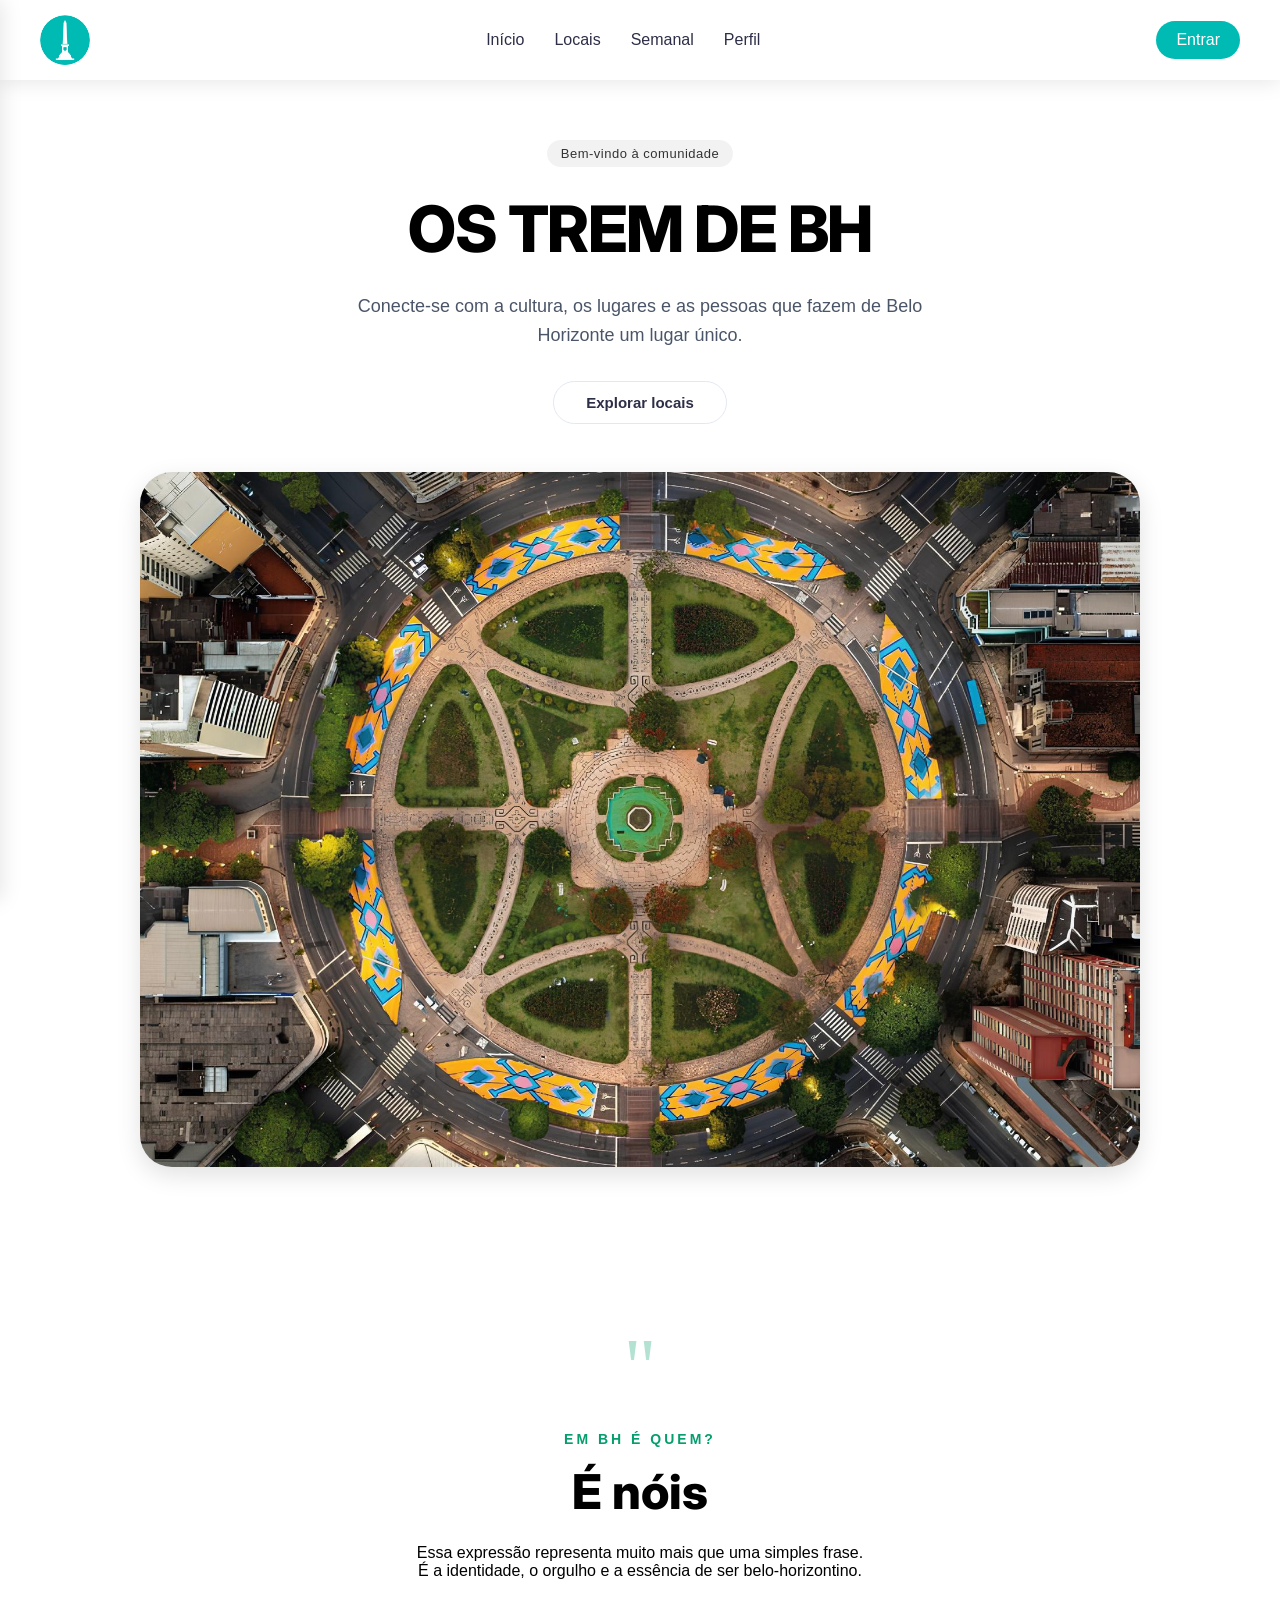
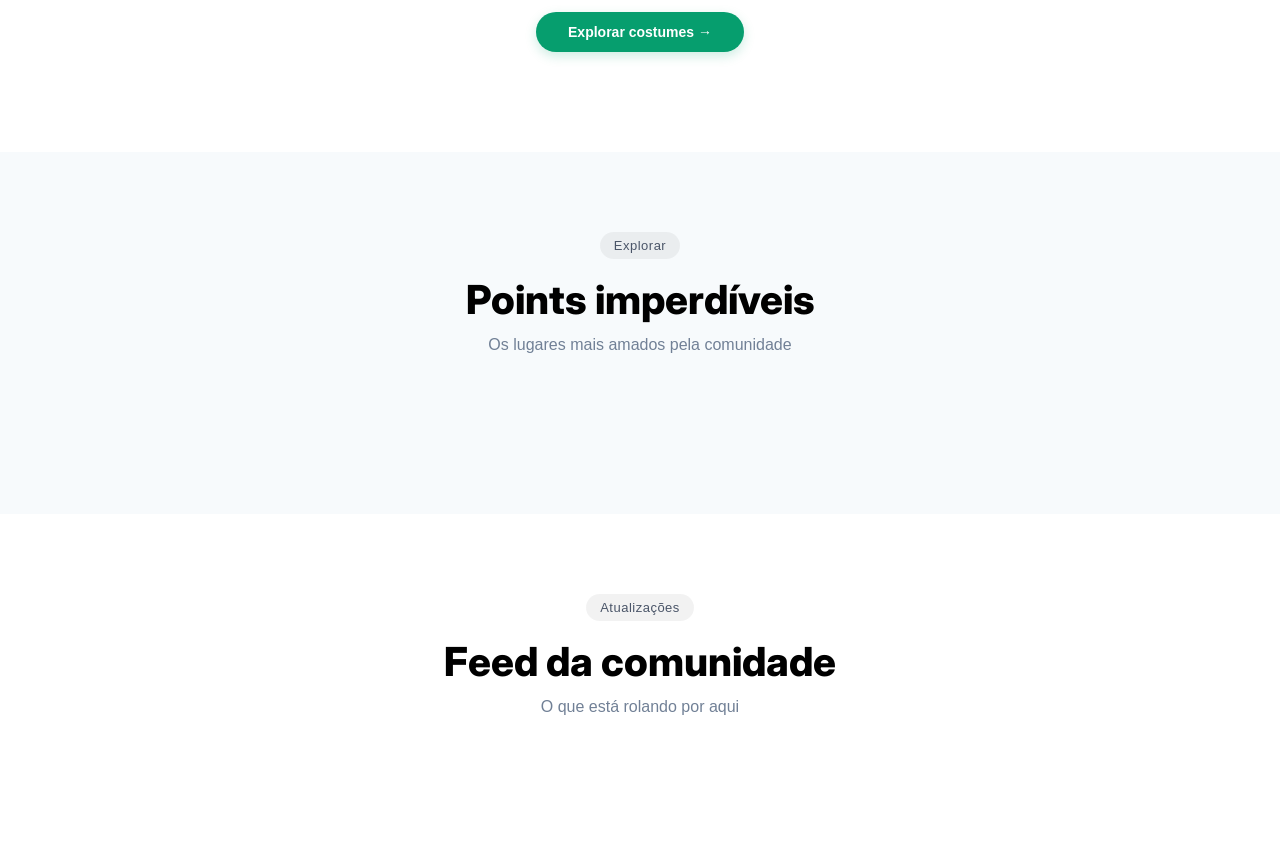
==== Backend/TremBomApi/wwwroot/index.html @ 95d3ff62 "Merge pull request #1 from MiguelQrz/main Melhorias e novas telas, integração do HTML ao C# e início" ====
<!DOCTYPE html>
<html lang="pt-br">
<head>
  <meta charset="UTF-8">
  <meta name="viewport" content="width=device-width, initial-scale=1.0">
  <title>Os Trem de BH</title>
  <link rel="apple-touch-icon" sizes="180x180" href="img/apple-touch-icon.png">
  <link rel="icon" type="image/png" sizes="32x32" href="img/favicon-32x32.png">
  <link rel="icon" type="image/png" sizes="16x16" href="img/favicon-16x16.png">
  <link rel="manifest" href="img/site.webmanifest">
  <link rel="stylesheet" href="css/Navbar.css">
  <link rel="stylesheet" href="css/estilopage.css">
  <link href="https://fonts.googleapis.com/css2?family=Inter:wght@300;400;500;600;700;800&display=swap" rel="stylesheet">
</head>
<body>
  <!-- NAVBAR -->
  <header class="navbar">
    <div class="logo"><img src="img/android-chrome-192x192.png" alt="OS TREM DE BH - Logo"></div>
    <nav class="nav-links">
      <a href="/index">Início</a>
      <a href="page/locais.html">Locais</a>
      <a href="page/semanal.html">Semanal</a>
      <a href="page/login.html" id="linkPerfil">Perfil</a>
    </nav>
    <div class="nav-actions">
      <button class="btn-login" id="btnLoginHeader">Entrar</button>
      <script src="script/router.js"></script>
      <!-- <button class="btn-perfil" id="btnPerfilHeader" style="display: none;">👤 Perfil</button> -->
      <div class="menu-btn" onclick="toggleMenu()">☰</div>
    </div>
  </header>

  <!-- SIDEBAR -->
  <div class="sidebar" id="sidebar">
    <div class="sidebar-header">
      <div class="close-btn" onclick="toggleMenu()">✕</div>
      <div class="sidebar-logo">OS TREM DE BH</div>
    </div>
    <nav class="sidebar-nav">
      <a href="index.html">Início</a>
      <a href="page/locais.html">Locais</a>
      <a href="page/semanal.html">Semanal</a>
      <a href="page/login.html" id="sidebarLinkPerfil">Perfil</a>
    </nav>
    <div class="sidebar-footer">
      <button class="btn-logout" id="btnLogoutSidebar" style="display: none;">Sair</button>
    </div>
  </div>

  <!-- OVERLAY -->
  <div class="overlay" id="overlay" onclick="toggleMenu()"></div>

  <!-- CONTEÚDO PRINCIPAL -->
  <main class="Conteudo">
    <!-- Hero Section -->
    <section class="Sessao01">
      <div class="hero-content">
        <span class="hero-badge">Bem-vindo à comunidade</span>
        <h1 class="Titulo">OS TREM DE BH</h1>
        <p class="hero-description">Conecte-se com a cultura, os lugares e as pessoas que fazem de Belo Horizonte um lugar único.</p>
        <div class="hero-buttons">
          <button class="btn-secondary" id="btnExplorarLocais">Explorar locais</button>
        </div>
      </div>
      <div class="hero-image">
        <img src="img/ImagemCentroPage.jpg" alt="Belo Horizonte">
      </div>
    </section>

    <!-- Quote Section -->
    <section class="Sessao02">
      <div class="quote-container">
        <div class="quote-icon">"</div>
        <p class="SubTitulo">EM BH É QUEM?</p>
        <h2 class="Frase">É nóis</h2>
        <p class="Descricao">
          Essa expressão representa muito mais que uma simples frase.<br>
          É a identidade, o orgulho e a essência de ser belo-horizontino.
        </p>
        <button class="BotaoExplorar" id="btnExplorarCostumes">Explorar costumes →</button>
      </div>
    </section>

    <!-- POINTS SECTION - CARROSSEL -->
    <section class="Sessao03">
      <div class="section-header">
        <span class="section-badge">Explorar</span>
        <h2>Points imperdíveis</h2>
        <p>Os lugares mais amados pela comunidade</p>
      </div>

      <div class="Carrossel" id="carrossel-locais">
        <!-- Os cards serão inseridos aqui via JavaScript -->
      </div>
    </section>

    <!-- FEED SECTION - COMUNIDADE -->
    <section class="Sessao04">
      <div class="section-header">
        <span class="section-badge">Atualizações</span>
        <h2>Feed da comunidade</h2>
        <p>O que está rolando por aqui</p>
      </div>
      
      <div class="feed-grid" id="feed-container">
        <!-- Os posts serão inseridos aqui via JavaScript -->
      </div>
    </section>
  </main>

</body>
</html>
---- Backend/TremBomApi/wwwroot/css/Navbar.css ----
/* RESET */
* {
    margin: 0;
    padding: 0;
    box-sizing: border-box;
}

/* VARIÁVEIS DE CORES */
:root {
    --primary-green: #069E6E;
    --primary-blue: #3E7996;
    --primary-dark: #2D2E47;
    --primary-teal: #00BAB4;
    --primary-dark-blue: #2F6C82;
    --white-alpha: rgba(255, 255, 255, 0.85);
    --white-alpha-hover: rgba(255, 255, 255, 0.95);
    --shadow-color: rgba(0, 0, 0, 0.1);
}

/* BODY */
body {
    padding-top: 80px;
    font-family: 'Segoe UI', Tahoma, Geneva, Verdana, sans-serif;
    min-height: 100vh;
    position: relative;
}

/* Adiciona um overlay sutil para melhor legibilidade */
body::before {
    content: '';
    position: fixed;
    top: 0;
    left: 0;
    width: 100%;
    height: 100%;
    background: radial-gradient(circle at 20% 50%, rgba(255,255,255,0.1) 0%, transparent 50%);
    pointer-events: none;
    z-index: 0;
}

/* NAVBAR */
.navbar {
  position: fixed;
  top: 0;
  left: 0;
  width: 100%;
  height: 80px;
  background: rgba(255, 255, 255, 0.95);
  backdrop-filter: blur(10px);
  box-shadow: 0 2px 20px rgba(0, 0, 0, 0.1);
  display: flex;
  align-items: center;
  justify-content: space-between;
  padding: 0 40px;
  z-index: 1000;
  transition: all 0.3s ease;
}

.btn-login {
  background: var(--primary-teal);
  border: none;
  color: white;
  font-size: 16px;
  font-weight: 500;
  transition: all 0.3s ease;
  padding: 10px 20px;
  border-radius: 30px;
  cursor: pointer;
}
.btn-login:hover  {
  background: var(--primary-dark-blue);
  box-shadow: 0 4px 15px rgba(0, 0, 0, 0.2);
}

.logo:hover  {
  transform: scale(1.05);
}

/* MENU DESKTOP */
.nav-links {
  display: flex;
  gap: 30px;
}

.nav-links a {
  text-decoration: none;
  color: #2D2E47;
  font-size: 16px;
  font-weight: 500;
  transition: all 0.3s ease;
  position: relative;
  padding: 5px 0;
}

.nav-links a::after {
  content: '';
  position: absolute;
  bottom: 0;
  left: 0;
  width: 0;
  height: 2px;
  background: linear-gradient(90deg, #069E6E, #00BAB4);
  transition: width 0.3s ease;
}

.nav-links a:hover {
  color: #069E6E;
}

.nav-links a:hover::after {
  width: 100%;
}

/* BOTÃO MENU */
.menu-btn {
  font-size: 28px;
  cursor: pointer;
  display: none;
  background: linear-gradient(135deg, #069E6E 0%, #00BAB4 100%);
  -webkit-background-clip: text;
  background-clip: text;
  color: transparent;
  transition: transform 0.3s ease;
}

.menu-btn:hover {
  transform: scale(1.1);
}

/* SIDEBAR */
.sidebar {
  position: fixed;
  top: 0;
  left: -300px;
  width: 300px;
  height: 100%;
  background: rgba(255, 255, 255, 0.98);
  backdrop-filter: blur(10px);
  box-shadow: 2px 0 20px rgba(0, 0, 0, 0.1);
  padding: 30px 25px;
  transition: left 0.3s cubic-bezier(0.68, -0.55, 0.265, 1.55);
  z-index: 1100;
}

.sidebar.active {
  left: 0;
}

.sidebar .close-btn {
  cursor: pointer;
  font-size: 24px;
  margin-bottom: 40px;
  display: inline-block;
  background: linear-gradient(135deg, #069E6E 0%, #00BAB4 100%);
  -webkit-background-clip: text;
  background-clip: text;
  color: transparent;
  transition: transform 0.3s ease;
  font-weight: bold;
}

.sidebar .close-btn:hover {
  transform: rotate(90deg);
}

.sidebar a {
  display: block;
  margin: 20px 0;
  text-decoration: none;
  color: #2D2E47;
  font-size: 16px;
  font-weight: 500;
  transition: all 0.3s ease;
  padding: 10px 0;
  border-bottom: 1px solid rgba(6, 158, 110, 0.1);
  position: relative;
}

.sidebar a::before {
  content: '';
  position: absolute;
  left: 0;
  bottom: -1px;
  width: 0;
  height: 2px;
  background: linear-gradient(90deg, #069E6E, #00BAB4);
  transition: width 0.3s ease;
}

.sidebar a:hover {
  color: #069E6E;
  transform: translateX(10px);
  border-bottom-color: transparent;
}

.sidebar a:hover::before {
  width: 100%;
}

/* OVERLAY PARA SIDEBAR */
.overlay {
  position: fixed;
  top: 0;
  left: 0;
  width: 100%;
  height: 100%;
  background: rgba(0, 0, 0, 0.5);
  backdrop-filter: blur(2px);
  z-index: 1050;
  display: none;
  opacity: 0;
  transition: opacity 0.3s ease;
}

.overlay.active {
  display: block;
  opacity: 1;
}

/* CONTEÚDO PRINCIPAL */
.main-content {
  max-width: 1200px;
  margin: 0 auto;
  padding: 40px 20px;
  animation: fadeInUp 0.6s ease;
}

@keyframes fadeInUp {
  from {
    opacity: 0;
    transform: translateY(30px);
  }
  to {
    opacity: 1;
    transform: translateY(0);
  }
}

/* CARDS EXEMPLO PARA CONTEÚDO */
.card {
  background: white;
  border-radius: 20px;
  padding: 30px;
  margin-bottom: 30px;
  box-shadow: 0 10px 30px rgba(0, 0, 0, 0.1);
  transition: transform 0.3s ease, box-shadow 0.3s ease;
}

.card:hover {
  transform: translateY(-5px);
  box-shadow: 0 20px 40px rgba(0, 0, 0, 0.15);
}

.card h2 {
  background: linear-gradient(135deg, #069E6E 0%, #00BAB4 100%);
  -webkit-background-clip: text;
  background-clip: text;
  color: transparent;
  margin-bottom: 15px;
  font-size: 24px;
}

.card p {
  color: #2D2E47;
  line-height: 1.6;
  opacity: 0.8;
}

/* RESPONSIVO */
@media (max-width: 768px) {
  .navbar {
    padding: 0 20px;
  }

  .nav-links {
    display: none;
  }

  .menu-btn {
    display: block;
  }

  .logo {
    font-size: 20px;
  }

  .main-content {
    padding: 20px 15px;
  }

  .card {
    padding: 20px;
    margin-bottom: 20px;
  }

  .card h2 {
    font-size: 20px;
  }
}

@media (max-width: 480px) {
  body {
    padding-top: 70px;
  }

  .navbar {
    height: 70px;
  }

  .sidebar {
    width: 280px;
    left: -280px;
  }
}
---- Backend/TremBomApi/wwwroot/css/estilopage.css ----
/* VARIÁVEIS DE CORES */
:root {
    --primary-green: #069E6E;
    --primary-blue: #3E7996;
    --primary-dark: #2D2E47;
    --primary-teal: #00BAB4;
    --primary-dark-blue: #2F6C82;
    --white-alpha: rgba(255, 255, 255, 0.92);
    --white-alpha-hover: rgba(255, 255, 255, 0.98);
    --shadow-sm: 0 2px 8px rgba(0, 0, 0, 0.04);
    --shadow-md: 0 4px 12px rgba(0, 0, 0, 0.08);
    --shadow-lg: 0 8px 24px rgba(0, 0, 0, 0.12);
}

/* CONTEÚDO PRINCIPAL - OCUPA A PÁGINA INTEIRA */
.Conteudo {
    width: 100%;
    margin: 0;
    padding: 0;
    display: flex;
    flex-direction: column;
    gap: 0;
    position: relative;
    z-index: 1;
}

/* SESSÃO 01 - HERO COM FOTO CENTRALIZADA */
.Sessao01 {
    width: 100%;
    min-height: calc(100vh - 80px);
    display: flex;
    flex-direction: column;
    align-items: center;
    justify-content: center;
    gap: 48px;
    background: var(--white-alpha);
    padding: 60px 24px;
}

.logo {
    display: flex;      
    align-items: center; 
}

.logo img {
    border-radius: 50%; 
    width: 50px;
    height: 50px;
    object-fit: cover;
}

.hero-content {
    text-align: center;
    max-width: 800px;
    margin: 0 auto;
}

.hero-badge {
    display: inline-block;
    padding: 6px 14px;
    background: rgba(0, 0, 0, 0.05);
    color: #333;
    border-radius: 100px;
    font-size: 13px;
    font-weight: 500;
    margin-bottom: 24px;
    letter-spacing: 0.5px;
}

.Titulo {
    font-size: 64px;
    font-weight: 800;
    color: #000000;
    letter-spacing: -1.5px;
    margin-bottom: 24px;
    line-height: 1.2;
    font-family: 'Inter', 'Segoe UI', sans-serif;
}

.hero-description {
    font-size: 18px;
    color: #4a5568;
    line-height: 1.6;
    margin-bottom: 32px;
    max-width: 600px;
    margin-left: auto;
    margin-right: auto;
}

.hero-buttons {
    display: flex;
    gap: 16px;
    justify-content: center;
}

.btn-primary, .btn-secondary {
    padding: 12px 32px;
    border-radius: 100px;
    font-weight: 600;
    font-size: 15px;
    transition: all 0.3s ease;
    cursor: pointer;
    border: none;
}

.btn-primary {
    background: var(--primary-green);
    color: white;
    box-shadow: 0 4px 12px rgba(6, 158, 110, 0.2);
}

.btn-primary:hover {
    transform: translateY(-2px);
    background: #058a5f;
    box-shadow: 0 6px 20px rgba(6, 158, 110, 0.3);
}

.btn-secondary {
    background: transparent;
    color: #2D2E47;
    border: 1px solid #e2e8f0;
}

.btn-secondary:hover {
    background: rgba(0, 0, 0, 0.02);
    border-color: #cbd5e0;
    transform: translateY(-2px);
}

.hero-image {
    width: 100%;
    max-width: 1000px;
    margin: 0 auto;
    border-radius: 32px;
    overflow: hidden;
    box-shadow: var(--shadow-lg);
}

.hero-image img {
    width: 100%;
    height: auto;
    display: block;
    transition: transform 0.5s ease;
}

.hero-image img:hover {
    transform: scale(1.02);
}

/* SESSÃO 02 - QUOTE */
.Sessao02 {
    width: 100%;
    text-align: center;
    background: white;
    padding: 100px 24px;
}

.quote-container {
    max-width: 800px;
    margin: 0 auto;
}

.quote-icon {
    font-size: 80px;
    color: var(--primary-green);
    opacity: 0.3;
    font-family: Georgia, serif;
    line-height: 1;
    margin-bottom: 24px;
}

.SubTitulo {
    font-size: 14px;
    letter-spacing: 3px;
    text-transform: uppercase;
    color: var(--primary-green);
    font-weight: 600;
    margin-bottom: 16px;
}

.Frase {
    font-size: 48px;
    font-weight: 800;
    color: #000000;
    line-height: 1.2;
    margin-bottom: 24px;
    font-family: 'Inter', 'Segoe UI', sans-serif;
}

.Sessao02 .Descricao {
    background: transparent;
    padding: 0;
    margin-bottom: 32px;
}

.Sessao02 .Descricao p {
    font-size: 18px;
    color: #4a5568;
    line-height: 1.6;
}

.BotaoExplorar {
    padding: 12px 32px;
    font-size: 14px;
    font-weight: 600;
    border: none;
    border-radius: 100px;
    background: var(--primary-green);
    color: white;
    cursor: pointer;
    transition: all 0.3s ease;
    box-shadow: 0 4px 12px rgba(6, 158, 110, 0.2);
}

.BotaoExplorar:hover {
    transform: translateY(-2px);
    background: #058a5f;
    box-shadow: 0 6px 20px rgba(6, 158, 110, 0.3);
}

/* SESSÃO 03 - POINTS */
.Sessao03 {
    width: 100%;
    background: #f7fafc;
    padding: 80px 24px;
}

.section-header {
    text-align: center;
    margin-bottom: 48px;
}

.section-badge {
    display: inline-block;
    padding: 6px 14px;
    background: rgba(0, 0, 0, 0.05);
    color: #4a5568;
    border-radius: 100px;
    font-size: 13px;
    font-weight: 500;
    margin-bottom: 16px;
    letter-spacing: 0.5px;
}

.section-header h2 {
    font-size: 40px;
    font-weight: 800;
    color: #000000;
    margin-bottom: 12px;
    font-family: 'Inter', 'Segoe UI', sans-serif;
}

.section-header p {
    font-size: 16px;
    color: #718096;
}

/* CARROSSEL */
.Carrossel {
    max-width: 1200px;
    margin: 0 auto;
    display: flex;
    gap: 24px;
    overflow-x: auto;
    padding: 8px 4px 24px 4px;
    scroll-behavior: smooth;
    scrollbar-width: thin;
}

.Carrossel::-webkit-scrollbar {
    height: 6px;
}

.Carrossel::-webkit-scrollbar-track {
    background: #e2e8f0;
    border-radius: 10px;
}

.Carrossel::-webkit-scrollbar-thumb {
    background: #cbd5e0;
    border-radius: 10px;
}

.Carrossel::-webkit-scrollbar-thumb:hover {
    background: var(--primary-green);
}

/* CARDS */
.Card {
    min-width: 280px;
    flex-shrink: 0;
    text-decoration: none;
    background: white;
    border-radius: 24px;
    overflow: hidden;
    transition: all 0.3s ease;
    box-shadow: var(--shadow-sm);
}

.Card:hover {
    transform: translateY(-8px);
    box-shadow: var(--shadow-lg);
}

.card-image {
    position: relative;
    height: 200px;
    overflow: hidden;
}

.card-image img {
    width: 100%;
    height: 100%;
    object-fit: cover;
    transition: transform 0.4s ease;
}

.Card:hover .card-image img {
    transform: scale(1.05);
}

.card-overlay {
    position: absolute;
    bottom: 0;
    left: 0;
    right: 0;
    height: 60%;
    background: linear-gradient(to top, rgba(0,0,0,0.1), transparent);
    opacity: 0;
    transition: opacity 0.3s ease;
}

.Card:hover .card-overlay {
    opacity: 1;
}

.card-content {
    padding: 20px;
}

.card-category {
    font-size: 12px;
    color: var(--primary-green);
    font-weight: 600;
    margin-bottom: 8px;
}

.card-content h3 {
    font-size: 18px;
    font-weight: 700;
    color: #1a202c;
    margin-bottom: 8px;
}

.card-content p {
    font-size: 13px;
    color: #4a5568;
    line-height: 1.5;
    margin-bottom: 12px;
}

.card-stats {
    display: flex;
    gap: 16px;
    font-size: 12px;
    color: #a0aec0;
}

.card-stats span {
    display: flex;
    align-items: center;
    gap: 4px;
}

/* SESSÃO 04 - FEED */
.Sessao04 {
    width: 100%;
    background: white;
    padding: 80px 24px;
}

.feed-grid {
    max-width: 1200px;
    margin: 0 auto;
    display: grid;
    grid-template-columns: repeat(auto-fit, minmax(320px, 1fr));
    gap: 24px;
    margin-top: 24px;
}

.feed-card {
    background: #f7fafc;
    border-radius: 24px;
    padding: 24px;
    transition: all 0.3s ease;
    box-shadow: var(--shadow-sm);
}

.feed-card:hover {
    transform: translateY(-4px);
    box-shadow: var(--shadow-md);
    background: white;
}

.feed-user {
    display: flex;
    align-items: center;
    gap: 12px;
    margin-bottom: 16px;
}

.user-avatar {
    width: 48px;
    height: 48px;
    background: var(--primary-green);
    border-radius: 50%;
    display: flex;
    align-items: center;
    justify-content: center;
    font-weight: 700;
    font-size: 18px;
    color: white;
}

.user-info h4 {
    font-size: 16px;
    font-weight: 700;
    color: #1a202c;
    margin-bottom: 4px;
}

.user-info span {
    font-size: 12px;
    color: #a0aec0;
}

.feed-content {
    color: #4a5568;
    line-height: 1.6;
    margin-bottom: 20px;
    font-size: 14px;
}

.feed-actions {
    display: flex;
    gap: 20px;
    padding-top: 16px;
    border-top: 1px solid #e2e8f0;
}

.feed-like, .feed-comment {
    background: none;
    border: none;
    cursor: pointer;
    font-size: 14px;
    color: #a0aec0;
    transition: all 0.3s ease;
    padding: 4px 8px;
    border-radius: 8px;
}

.feed-like:hover {
    color: #e53e3e;
    background: rgba(229, 62, 62, 0.05);
}

.feed-comment:hover {
    color: var(--primary-green);
    background: rgba(6, 158, 110, 0.05);
}

/* ANIMAÇÕES */
@keyframes fadeInUp {
    from {
        opacity: 0;
        transform: translateY(30px);
    }
    to {
        opacity: 1;
        transform: translateY(0);
    }
}

.Sessao01, .Sessao02, .Sessao03, .Sessao04 {
    opacity: 0;
    animation: fadeInUp 0.6s ease forwards;
}

.Sessao02 { animation-delay: 0.1s; }
.Sessao03 { animation-delay: 0.2s; }
.Sessao04 { animation-delay: 0.3s; }

/* RESPONSIVIDADE */
@media (max-width: 968px) {
    .Titulo {
        font-size: 48px;
    }

    .Frase {
        font-size: 36px;
    }

    .section-header h2 {
        font-size: 32px;
    }

    .hero-image {
        max-width: 90%;
    }
}

@media (max-width: 768px) {
    .Sessao01 {
        padding: 40px 20px;
        gap: 32px;
    }

    .Titulo {
        font-size: 36px;
    }

    .hero-description {
        font-size: 16px;
    }

    .Frase {
        font-size: 28px;
    }

    .quote-icon {
        font-size: 60px;
    }

    .Sessao02, .Sessao03, .Sessao04 {
        padding: 60px 20px;
    }

    .feed-grid {
        grid-template-columns: 1fr;
    }
}

@media (max-width: 480px) {
    .Sessao01 {
        padding: 32px 16px;
        gap: 24px;
    }

    .Titulo {
        font-size: 28px;
        letter-spacing: -0.5px;
    }

    .hero-buttons {
        flex-direction: column;
        gap: 12px;
    }

    .btn-primary, .btn-secondary {
        width: 100%;
    }

    .Frase {
        font-size: 24px;
    }

    .section-header h2 {
        font-size: 28px;
    }

    .Card {
        min-width: 260px;
    }

    .Sessao02, .Sessao03, .Sessao04 {
        padding: 40px 16px;
    }
}
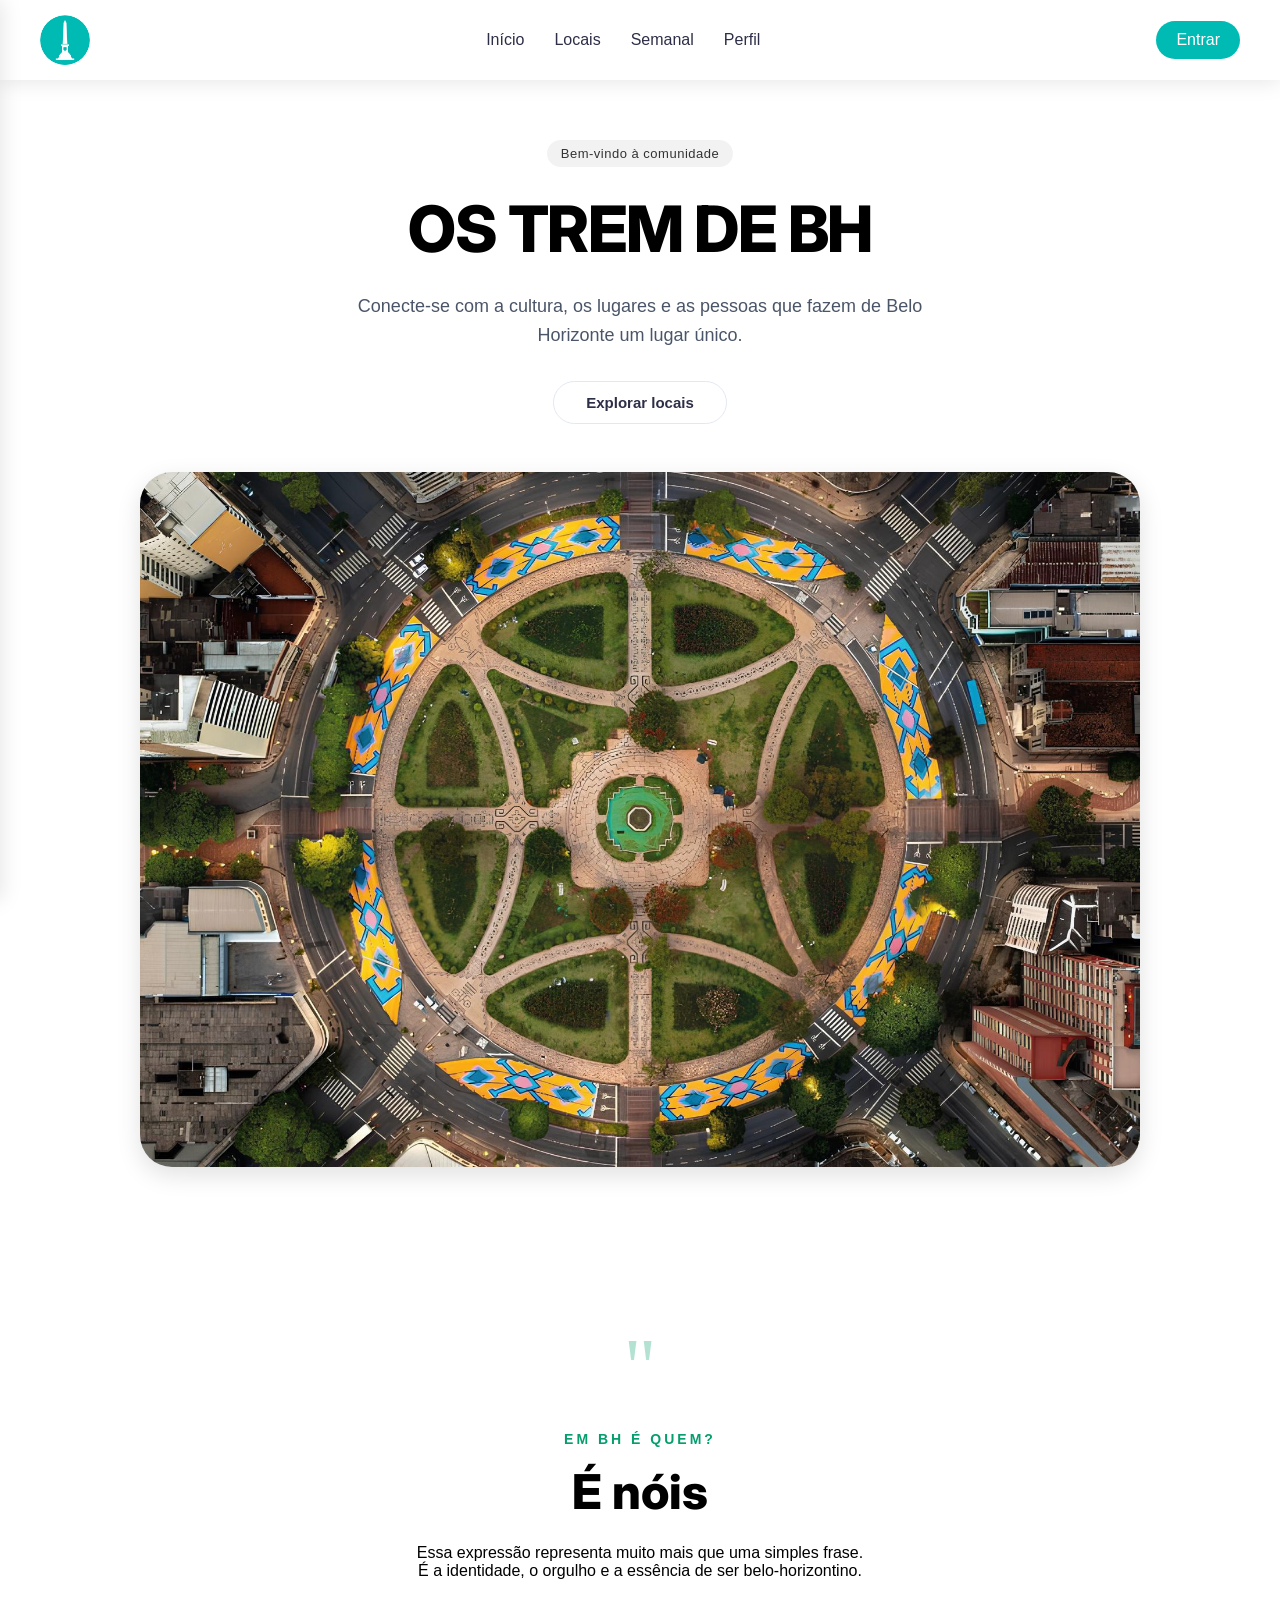
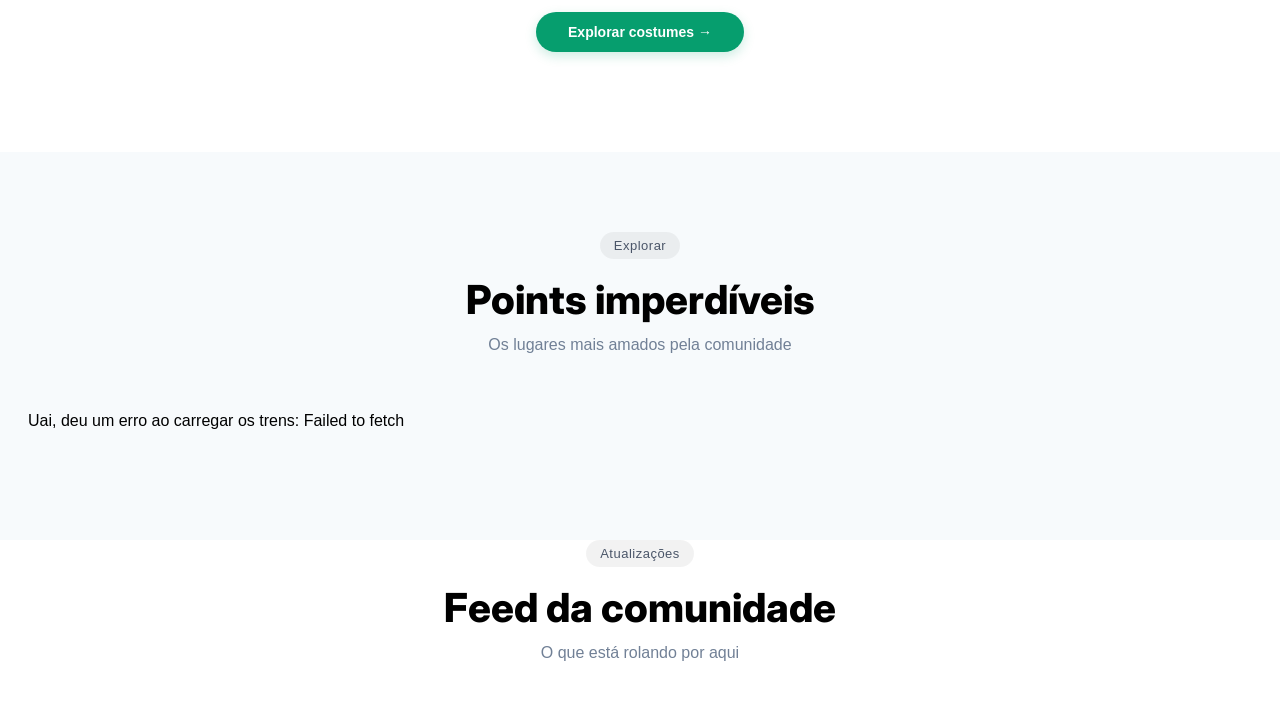
==== commit 0d2400a5: "DataBase local" ====
--- a/Backend/TremBomApi/wwwroot/index.html
+++ b/Backend/TremBomApi/wwwroot/index.html
@@ -90,7 +90,7 @@
       </div>
 
       <div class="Carrossel" id="carrossel-locais">
-        <!-- Os cards serão inseridos aqui via JavaScript -->
+         <script src="script/localCarrosel.js"></script>
       </div>
     </section>
 
@@ -106,7 +106,8 @@
         <!-- Os posts serão inseridos aqui via JavaScript -->
       </div>
     </section>
+
   </main>
-
+    
 </body>
 </html>
--- a/Backend/TremBomApi/wwwroot/css/estilopage.css
+++ b/Backend/TremBomApi/wwwroot/css/estilopage.css
@@ -1,4 +1,6 @@
-/* VARIÁVEIS DE CORES */
+/* ==========================================================================
+   1. VARIÁVEIS E CONFIGURAÇÕES GLOBAIS
+   ========================================================================== */
 :root {
     --primary-green: #069E6E;
     --primary-blue: #3E7996;
@@ -12,7 +14,7 @@
     --shadow-lg: 0 8px 24px rgba(0, 0, 0, 0.12);
 }
 
-/* CONTEÚDO PRINCIPAL - OCUPA A PÁGINA INTEIRA */
+/* Estrutura base do conteúdo */
 .Conteudo {
     width: 100%;
     margin: 0;
@@ -24,7 +26,24 @@
     z-index: 1;
 }
 
-/* SESSÃO 01 - HERO COM FOTO CENTRALIZADA */
+/* ==========================================================================
+   2. NAVBAR E LOGO
+   ========================================================================== */
+.logo {
+    display: flex;      
+    align-items: center; 
+}
+
+.logo img {
+    border-radius: 50%; 
+    width: 50px;
+    height: 50px;
+    object-fit: cover;
+}
+
+/* ==========================================================================
+   3. SESSÃO 01 - HERO (DESTAQUE PRINCIPAL)
+   ========================================================================== */
 .Sessao01 {
     width: 100%;
     min-height: calc(100vh - 80px);
@@ -35,18 +54,6 @@
     gap: 48px;
     background: var(--white-alpha);
     padding: 60px 24px;
-}
-
-.logo {
-    display: flex;      
-    align-items: center; 
-}
-
-.logo img {
-    border-radius: 50%; 
-    width: 50px;
-    height: 50px;
-    object-fit: cover;
 }
 
 .hero-content {
@@ -147,7 +154,9 @@
     transform: scale(1.02);
 }
 
-/* SESSÃO 02 - QUOTE */
+/* ==========================================================================
+   4. SESSÃO 02 - QUOTE (IDENTIDADE)
+   ========================================================================== */
 .Sessao02 {
     width: 100%;
     text-align: center;
@@ -218,7 +227,9 @@
     box-shadow: 0 6px 20px rgba(6, 158, 110, 0.3);
 }
 
-/* SESSÃO 03 - POINTS */
+/* ==========================================================================
+   5. SESSÃO 03 - CARROSSEL DE POINTS (DADOS DINÂMICOS)
+   ========================================================================== */
 .Sessao03 {
     width: 100%;
     background: #f7fafc;
@@ -255,46 +266,35 @@
     color: #718096;
 }
 
-/* CARROSSEL */
+/* Configuração do Carrossel */
 .Carrossel {
-    max-width: 1200px;
-    margin: 0 auto;
     display: flex;
     gap: 24px;
     overflow-x: auto;
-    padding: 8px 4px 24px 4px;
+    padding: 10px 4px 30px 4px;
+    scroll-snap-type: x mandatory; 
     scroll-behavior: smooth;
-    scrollbar-width: thin;
+    -ms-overflow-style: none;  /* IE/Edge */
+    scrollbar-width: none;     /* Firefox */
 }
 
 .Carrossel::-webkit-scrollbar {
-    height: 6px;
-}
-
-.Carrossel::-webkit-scrollbar-track {
-    background: #e2e8f0;
-    border-radius: 10px;
-}
-
-.Carrossel::-webkit-scrollbar-thumb {
-    background: #cbd5e0;
-    border-radius: 10px;
-}
-
-.Carrossel::-webkit-scrollbar-thumb:hover {
-    background: var(--primary-green);
-}
-
-/* CARDS */
+    display: none; /* Esconde barra no Chrome/Safari */
+}
+
+/* Estilo do Card individual */
 .Card {
-    min-width: 280px;
-    flex-shrink: 0;
-    text-decoration: none;
+    min-width: 300px;
     background: white;
     border-radius: 24px;
     overflow: hidden;
+    display: flex;
+    flex-direction: column;
+    scroll-snap-align: start;
     transition: all 0.3s ease;
     box-shadow: var(--shadow-sm);
+    border: 1px solid rgba(0,0,0,0.05);
+    text-decoration: none; /* Caso seja um link */
 }
 
 .Card:hover {
@@ -302,9 +302,11 @@
     box-shadow: var(--shadow-lg);
 }
 
+/* Container da Imagem e Badge */
 .card-image {
     position: relative;
     height: 200px;
+    width: 100%;
     overflow: hidden;
 }
 
@@ -312,164 +314,85 @@
     width: 100%;
     height: 100%;
     object-fit: cover;
-    transition: transform 0.4s ease;
-}
-
-.Card:hover .card-image img {
-    transform: scale(1.05);
-}
-
-.card-overlay {
+    transition: transform 0.5s ease;
+}
+
+.categoria-badge {
     position: absolute;
-    bottom: 0;
-    left: 0;
-    right: 0;
-    height: 60%;
-    background: linear-gradient(to top, rgba(0,0,0,0.1), transparent);
-    opacity: 0;
-    transition: opacity 0.3s ease;
-}
-
-.Card:hover .card-overlay {
-    opacity: 1;
-}
-
+    top: 15px;
+    left: 15px;
+    background: var(--white-alpha);
+    backdrop-filter: blur(8px);
+    color: var(--primary-green);
+    padding: 6px 14px;
+    border-radius: 100px;
+    font-size: 12px;
+    font-weight: 700;
+    z-index: 10;
+    box-shadow: var(--shadow-sm);
+}
+
+/* Corpo do texto do Card */
 .card-content {
     padding: 20px;
-}
-
-.card-category {
-    font-size: 12px;
-    color: var(--primary-green);
-    font-weight: 600;
-    margin-bottom: 8px;
+    display: flex;
+    flex-direction: column;
+    flex-grow: 1;
 }
 
 .card-content h3 {
-    font-size: 18px;
-    font-weight: 700;
-    color: #1a202c;
-    margin-bottom: 8px;
+    font-size: 20px;
+    color: var(--primary-dark);
+    margin-bottom: 10px;
+    font-weight: 800;
 }
 
 .card-content p {
-    font-size: 13px;
+    font-size: 14px;
     color: #4a5568;
     line-height: 1.5;
-    margin-bottom: 12px;
-}
-
-.card-stats {
-    display: flex;
-    gap: 16px;
-    font-size: 12px;
-    color: #a0aec0;
-}
-
-.card-stats span {
-    display: flex;
+    margin-bottom: 20px;
+    flex-grow: 1;
+}
+
+/* Rodapé do Card (Likes e Botão) */
+.card-footer {
+    display: flex;
+    justify-content: space-between;
     align-items: center;
-    gap: 4px;
-}
-
-/* SESSÃO 04 - FEED */
-.Sessao04 {
-    width: 100%;
-    background: white;
-    padding: 80px 24px;
-}
-
-.feed-grid {
-    max-width: 1200px;
-    margin: 0 auto;
-    display: grid;
-    grid-template-columns: repeat(auto-fit, minmax(320px, 1fr));
-    gap: 24px;
-    margin-top: 24px;
-}
-
-.feed-card {
-    background: #f7fafc;
-    border-radius: 24px;
-    padding: 24px;
+    padding-top: 15px;
+    border-top: 1px solid #f1f5f9;
+}
+
+.card-footer span {
+    font-size: 14px;
+    font-weight: 600;
+    color: #718096;
+    display: flex;
+    align-items: center;
+    gap: 5px;
+}
+
+.btn-ver-mais {
+    background: linear-gradient(135deg, var(--primary-green), var(--primary-teal));
+    color: white;
+    border: none;
+    padding: 8px 18px;
+    border-radius: 100px;
+    font-size: 13px;
+    font-weight: 600;
+    cursor: pointer;
     transition: all 0.3s ease;
-    box-shadow: var(--shadow-sm);
-}
-
-.feed-card:hover {
-    transform: translateY(-4px);
-    box-shadow: var(--shadow-md);
-    background: white;
-}
-
-.feed-user {
-    display: flex;
-    align-items: center;
-    gap: 12px;
-    margin-bottom: 16px;
-}
-
-.user-avatar {
-    width: 48px;
-    height: 48px;
-    background: var(--primary-green);
-    border-radius: 50%;
-    display: flex;
-    align-items: center;
-    justify-content: center;
-    font-weight: 700;
-    font-size: 18px;
-    color: white;
-}
-
-.user-info h4 {
-    font-size: 16px;
-    font-weight: 700;
-    color: #1a202c;
-    margin-bottom: 4px;
-}
-
-.user-info span {
-    font-size: 12px;
-    color: #a0aec0;
-}
-
-.feed-content {
-    color: #4a5568;
-    line-height: 1.6;
-    margin-bottom: 20px;
-    font-size: 14px;
-}
-
-.feed-actions {
-    display: flex;
-    gap: 20px;
-    padding-top: 16px;
-    border-top: 1px solid #e2e8f0;
-}
-
-.feed-like, .feed-comment {
-    background: none;
-    border: none;
-    cursor: pointer;
-    font-size: 14px;
-    color: #a0aec0;
-    transition: all 0.3s ease;
-    padding: 4px 8px;
-    border-radius: 8px;
-}
-
-.feed-like:hover {
-    color: #e53e3e;
-    background: rgba(229, 62, 62, 0.05);
-}
-
-.feed-comment:hover {
-    color: var(--primary-green);
-    background: rgba(6, 158, 110, 0.05);
-}
-
-/* ANIMAÇÕES */
+}
+
+.btn-ver-mais:hover {
+    transform: scale(1.05);
+    box-shadow: 0 4px 12px rgba(6, 158, 110, 0.2);
+}
+
+/* ==========================================================================
+   6. ANIMAÇÕES DE ENTRADA
+   ========================================================================== */
 @keyframes fadeInUp {
     from {
         opacity: 0;
@@ -490,89 +413,29 @@
 .Sessao03 { animation-delay: 0.2s; }
 .Sessao04 { animation-delay: 0.3s; }
 
-/* RESPONSIVIDADE */
+/* ==========================================================================
+   7. RESPONSIVIDADE (MEDIA QUERIES)
+   ========================================================================== */
 @media (max-width: 968px) {
-    .Titulo {
-        font-size: 48px;
-    }
-
-    .Frase {
-        font-size: 36px;
-    }
-
-    .section-header h2 {
-        font-size: 32px;
-    }
-
-    .hero-image {
-        max-width: 90%;
-    }
+    .Titulo { font-size: 48px; }
+    .Frase { font-size: 36px; }
+    .section-header h2 { font-size: 32px; }
 }
 
 @media (max-width: 768px) {
-    .Sessao01 {
-        padding: 40px 20px;
-        gap: 32px;
-    }
-
-    .Titulo {
-        font-size: 36px;
-    }
-
-    .hero-description {
-        font-size: 16px;
-    }
-
-    .Frase {
-        font-size: 28px;
-    }
-
-    .quote-icon {
-        font-size: 60px;
-    }
-
-    .Sessao02, .Sessao03, .Sessao04 {
-        padding: 60px 20px;
-    }
-
-    .feed-grid {
-        grid-template-columns: 1fr;
-    }
+    .Sessao01 { padding: 40px 20px; gap: 32px; }
+    .Titulo { font-size: 36px; }
+    .hero-description { font-size: 16px; }
+    .Frase { font-size: 28px; }
+    .quote-icon { font-size: 60px; }
+    .Sessao02, .Sessao03, .Sessao04 { padding: 60px 20px; }
 }
 
 @media (max-width: 480px) {
-    .Sessao01 {
-        padding: 32px 16px;
-        gap: 24px;
-    }
-
-    .Titulo {
-        font-size: 28px;
-        letter-spacing: -0.5px;
-    }
-
-    .hero-buttons {
-        flex-direction: column;
-        gap: 12px;
-    }
-
-    .btn-primary, .btn-secondary {
-        width: 100%;
-    }
-
-    .Frase {
-        font-size: 24px;
-    }
-
-    .section-header h2 {
-        font-size: 28px;
-    }
-
-    .Card {
-        min-width: 260px;
-    }
-
-    .Sessao02, .Sessao03, .Sessao04 {
-        padding: 40px 16px;
-    }
+    .Sessao01 { padding: 32px 16px; gap: 24px; }
+    .Titulo { font-size: 28px; letter-spacing: -0.5px; }
+    .hero-buttons { flex-direction: column; gap: 12px; }
+    .btn-primary, .btn-secondary { width: 100%; }
+    .section-header h2 { font-size: 28px; }
+    .Card { min-width: 260px; }
 }
